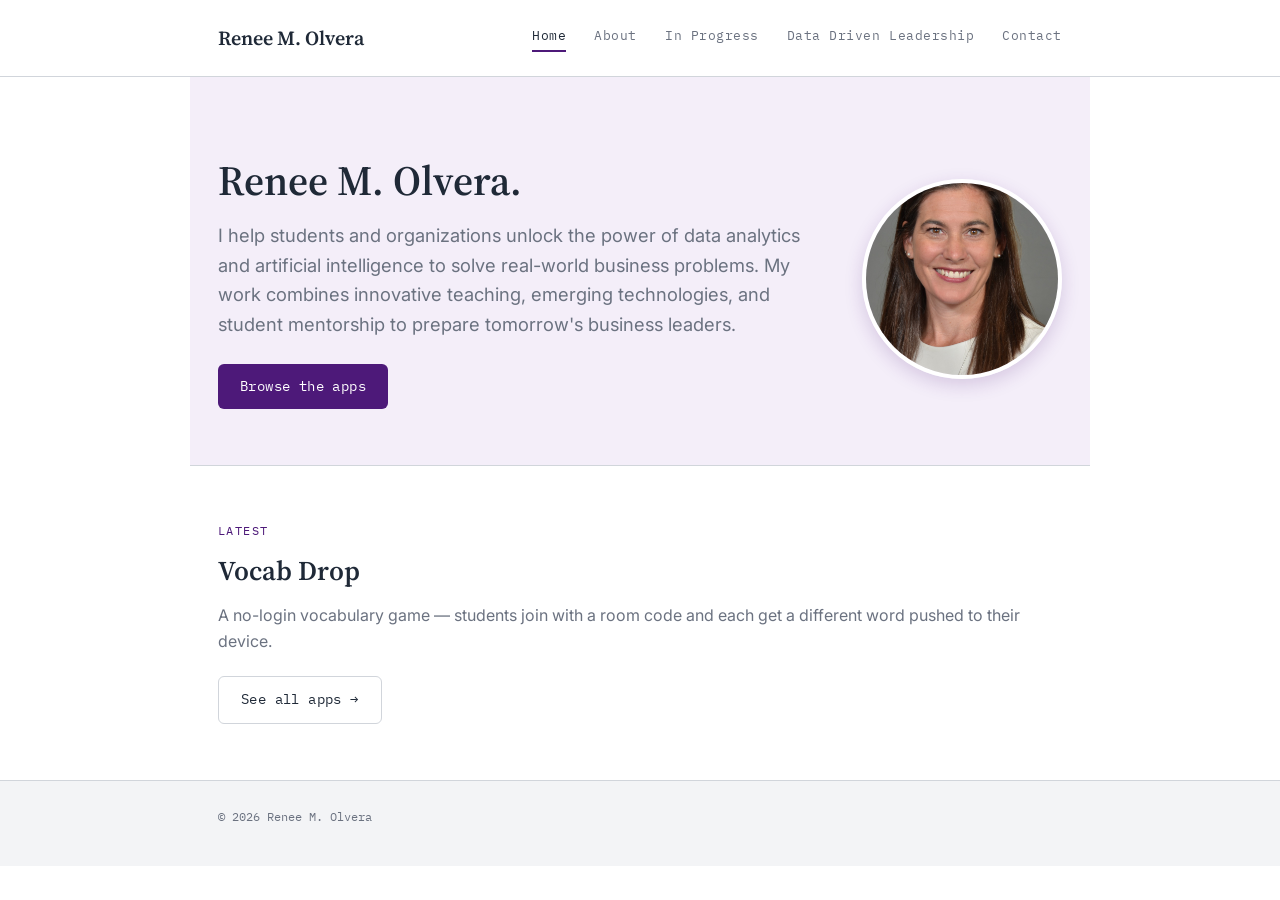
==== renee-site/index.html @ 3db07aec "Add files via upload" ====
<!DOCTYPE html>
<html lang="en">
<head>
<meta charset="UTF-8" />
<meta name="viewport" content="width=device-width, initial-scale=1.0" />
<title>Renee M. Olvera</title>
<link rel="preconnect" href="https://fonts.googleapis.com">
<link href="https://fonts.googleapis.com/css2?family=Source+Serif+4:wght@600;700&family=Inter:wght@400;500;600&family=IBM+Plex+Mono:wght@400;500&display=swap" rel="stylesheet">
<link rel="stylesheet" href="style.css">
</head>
<body>

<header class="site-header">
  <div class="nav-row">
    <a class="site-name" href="index.html">Renee M. Olvera</a>
    <nav class="site-nav">
      <a href="index.html" class="active">Home</a>
      <a href="about.html">About</a>
      <a href="apps.html">In Progress</a>
      <a href="data-driven-leadership.html">Data Driven Leadership</a>
      <a href="contact.html">Contact</a>
    </nav>
  </div>
</header>

<main class="wrap">
  <section class="hero">
    <div class="hero-text">
      <span class="eyebrow"></span>
      <h1>Renee M. Olvera.</h1>
      <p class="lede">I help students and organizations unlock the power of data analytics and artificial intelligence to solve real-world business problems. My work combines innovative teaching, emerging technologies, and student mentorship to prepare tomorrow's business leaders.</p>
      <a class="button" href="apps.html">Browse the apps</a>
    </div>
    <img class="hero-headshot" src="assets/images/headshot.jpg" alt="Portrait of Renee M. Olvera">
  </section>

  <section class="page-section">
    <span class="eyebrow">Latest</span>
    <h2>Vocab Drop</h2>
    <p>A no-login vocabulary game &mdash; students join with a room code and each get a different word pushed to their device.</p>
    <a class="button ghost" href="apps.html">See all apps &rarr;</a>
  </section>
</main>

<footer class="site-footer">
  <div class="wrap">
    <p>&copy; 2026 Renee M. Olvera</p>
  </div>
</footer>

</body>
</html>
---- renee-site/style.css ----
/* ---------- Design tokens ---------- */
:root {
  --tcu-purple: #4d1979;
  --tcu-purple-dark: #3b125d;
  --tcu-purple-light: #f4eef9;
  --page-gray: #f3f4f6;
  --border-gray: #d1d5db;
  --text-dark: #1f2937;
  --text-muted: #6b7280;
  --white: #ffffff;
  --radius: 6px;
}

* { box-sizing: border-box; }

body {
  margin: 0;
  background: var(--white);
  color: var(--text-dark);
  font-family: 'Inter', sans-serif;
  font-size: 16px;
  line-height: 1.6;
}

h1, h2, h3 {
  font-family: 'Source Serif 4', serif;
  font-weight: 600;
  color: var(--text-dark);
  margin: 0 0 0.4em;
}

h1 { font-size: 2.6rem; line-height: 1.15; }
h2 { font-size: 1.7rem; }
h3 { font-size: 1.2rem; }

p { color: var(--text-muted); margin: 0 0 1em; }

a { color: var(--tcu-purple-dark); }

.eyebrow {
  font-family: 'IBM Plex Mono', monospace;
  font-size: 0.72rem;
  letter-spacing: 0.12em;
  text-transform: uppercase;
  color: var(--tcu-purple);
  margin-bottom: 8px;
  display: block;
}

/* ---------- Layout shell ---------- */
.wrap {
  max-width: 900px;
  margin: 0 auto;
  padding: 0 28px;
}

/* ---------- Nav bar ---------- */
header.site-header {
  border-bottom: 1px solid var(--border-gray);
  background: var(--white);
}

.nav-row {
  max-width: 900px;
  margin: 0 auto;
  padding: 22px 28px;
  display: flex;
  align-items: center;
  justify-content: space-between;
  flex-wrap: wrap;
  gap: 14px;
}

.site-name {
  font-family: 'Source Serif 4', serif;
  font-weight: 600;
  font-size: 1.25rem;
  color: var(--text-dark);
  text-decoration: none;
}

nav.site-nav { display: flex; gap: 28px; }

nav.site-nav a {
  font-family: 'IBM Plex Mono', monospace;
  font-size: 0.82rem;
  letter-spacing: 0.04em;
  text-decoration: none;
  color: var(--text-muted);
  padding-bottom: 4px;
  border-bottom: 2px solid transparent;
}

nav.site-nav a:hover { color: var(--text-dark); }

nav.site-nav a.active {
  color: var(--text-dark);
  border-bottom-color: var(--tcu-purple);
}

/* ---------- Hero ---------- */
.hero {
  padding: 72px 0 56px;
  border-bottom: 1px solid var(--border-gray);
  background: var(--tcu-purple-light);
  margin: 0 -28px;
  padding-left: 28px;
  padding-right: 28px;
  display: flex;
  align-items: center;
  justify-content: space-between;
  gap: 40px;
  flex-wrap: wrap;
}

.hero-text {
  flex: 1;
  min-width: 280px;
}

.hero-headshot {
  width: 200px;
  height: 200px;
  border-radius: 50%;
  object-fit: cover;
  flex-shrink: 0;
  border: 4px solid var(--white);
  box-shadow: 0 6px 18px rgba(77, 25, 121, 0.18);
}

.hero p.lede {
  font-size: 1.15rem;
  max-width: 55ch;
}

.button {
  display: inline-block;
  margin-top: 6px;
  padding: 12px 22px;
  background: var(--tcu-purple);
  color: var(--white);
  font-family: 'IBM Plex Mono', monospace;
  font-size: 0.85rem;
  letter-spacing: 0.03em;
  text-decoration: none;
  border-radius: var(--radius);
}

.button:hover { background: var(--tcu-purple-dark); }

.button.ghost {
  background: transparent;
  border: 1px solid var(--border-gray);
  color: var(--text-dark);
}

/* ---------- Generic section ---------- */
section.page-section {
  padding: 56px 0;
}

section.page-section + section.page-section {
  border-top: 1px solid var(--border-gray);
}

/* ---------- App catalog cards (signature element) ---------- */
.catalog-grid {
  display: grid;
  grid-template-columns: repeat(auto-fill, minmax(240px, 1fr));
  gap: 22px;
  margin-top: 8px;
}

.catalog-card {
  position: relative;
  background: var(--white);
  border: 1px solid var(--border-gray);
  border-top: 3px dashed var(--tcu-purple);
  border-radius: 0 0 var(--radius) var(--radius);
  padding: 22px 20px 20px;
  text-decoration: none;
  display: block;
  transition: transform 0.12s ease, box-shadow 0.12s ease;
}

.catalog-card:hover {
  transform: translateY(-2px);
  box-shadow: 0 6px 18px rgba(77, 25, 121, 0.12);
}

.catalog-card .tab {
  position: absolute;
  top: -13px;
  left: 20px;
  background: var(--tcu-purple);
  color: var(--white);
  font-family: 'IBM Plex Mono', monospace;
  font-size: 0.66rem;
  letter-spacing: 0.06em;
  text-transform: uppercase;
  padding: 3px 9px;
  border-radius: 3px;
}

.catalog-card h3 {
  margin-top: 10px;
  color: var(--text-dark);
}

.catalog-card p {
  font-size: 0.92rem;
  margin-bottom: 0.6em;
}

.catalog-card .stamp {
  font-family: 'IBM Plex Mono', monospace;
  font-size: 0.72rem;
  color: var(--tcu-purple-dark);
  border: 1px solid var(--tcu-purple);
  border-radius: 3px;
  padding: 2px 8px;
  display: inline-block;
  transform: rotate(-2deg);
}

/* ---------- Technologies grid ---------- */
.tech-grid {
  display: grid;
  grid-template-columns: repeat(auto-fill, minmax(260px, 1fr));
  gap: 14px;
  margin-top: 8px;
}

.tech-card {
  display: flex;
  align-items: center;
  gap: 14px;
  background: var(--page-gray);
  border-radius: var(--radius);
  padding: 16px 18px;
}

.tech-icon {
  width: 34px;
  height: 34px;
  min-width: 34px;
  border-radius: 50%;
  color: var(--white);
  font-family: 'IBM Plex Mono', monospace;
  font-weight: 500;
  font-size: 0.85rem;
  display: flex;
  align-items: center;
  justify-content: center;
}

.tech-info h3 {
  margin: 0 0 2px;
  font-size: 1rem;
}

.tech-info p {
  margin: 0;
  font-size: 0.88rem;
}

/* ---------- Contact ---------- */
.contact-list a { display: block; margin-bottom: 10px; color: var(--text-dark); }

/* ---------- Footer ---------- */
footer.site-footer {
  border-top: 1px solid var(--border-gray);
  padding: 26px 0 40px;
  background: var(--page-gray);
}

footer.site-footer p {
  font-family: 'IBM Plex Mono', monospace;
  font-size: 0.75rem;
  color: var(--text-muted);
  margin: 0;
}

/* ---------- Focus states & mobile ---------- */
a:focus-visible, .button:focus-visible {
  outline: 2px solid var(--tcu-purple);
  outline-offset: 2px;
}

@media (max-width: 560px) {
  h1 { font-size: 2rem; }
  .nav-row { flex-direction: column; align-items: flex-start; }
  nav.site-nav { gap: 18px; }
  .hero { margin: 0; padding-left: 0; padding-right: 0; }
}
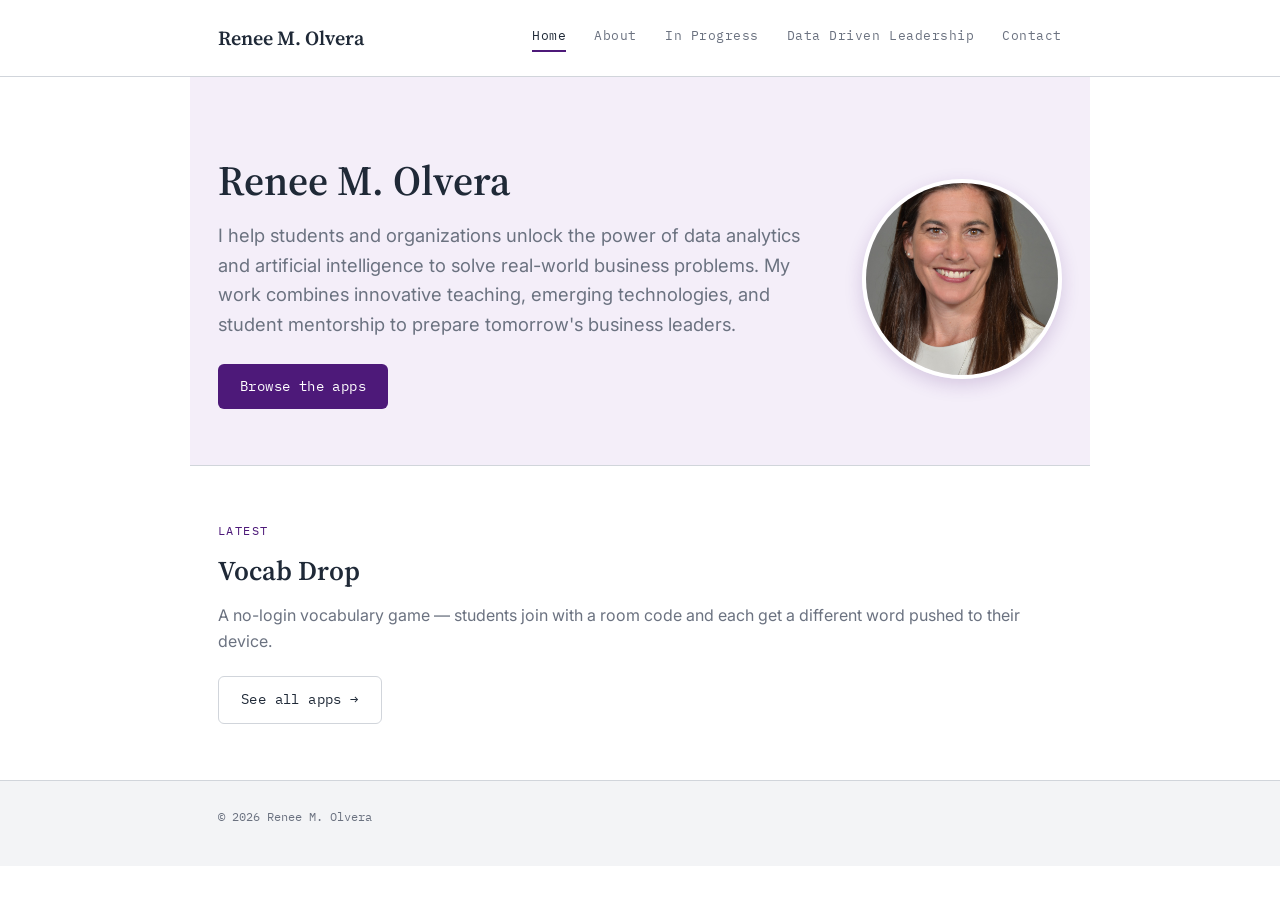
==== commit 6196aa2c: "Update index.html" ====
--- a/renee-site/index.html
+++ b/renee-site/index.html
@@ -27,7 +27,7 @@
   <section class="hero">
     <div class="hero-text">
       <span class="eyebrow"></span>
-      <h1>Renee M. Olvera.</h1>
+      <h1>Renee M. Olvera</h1>
       <p class="lede">I help students and organizations unlock the power of data analytics and artificial intelligence to solve real-world business problems. My work combines innovative teaching, emerging technologies, and student mentorship to prepare tomorrow's business leaders.</p>
       <a class="button" href="apps.html">Browse the apps</a>
     </div>
